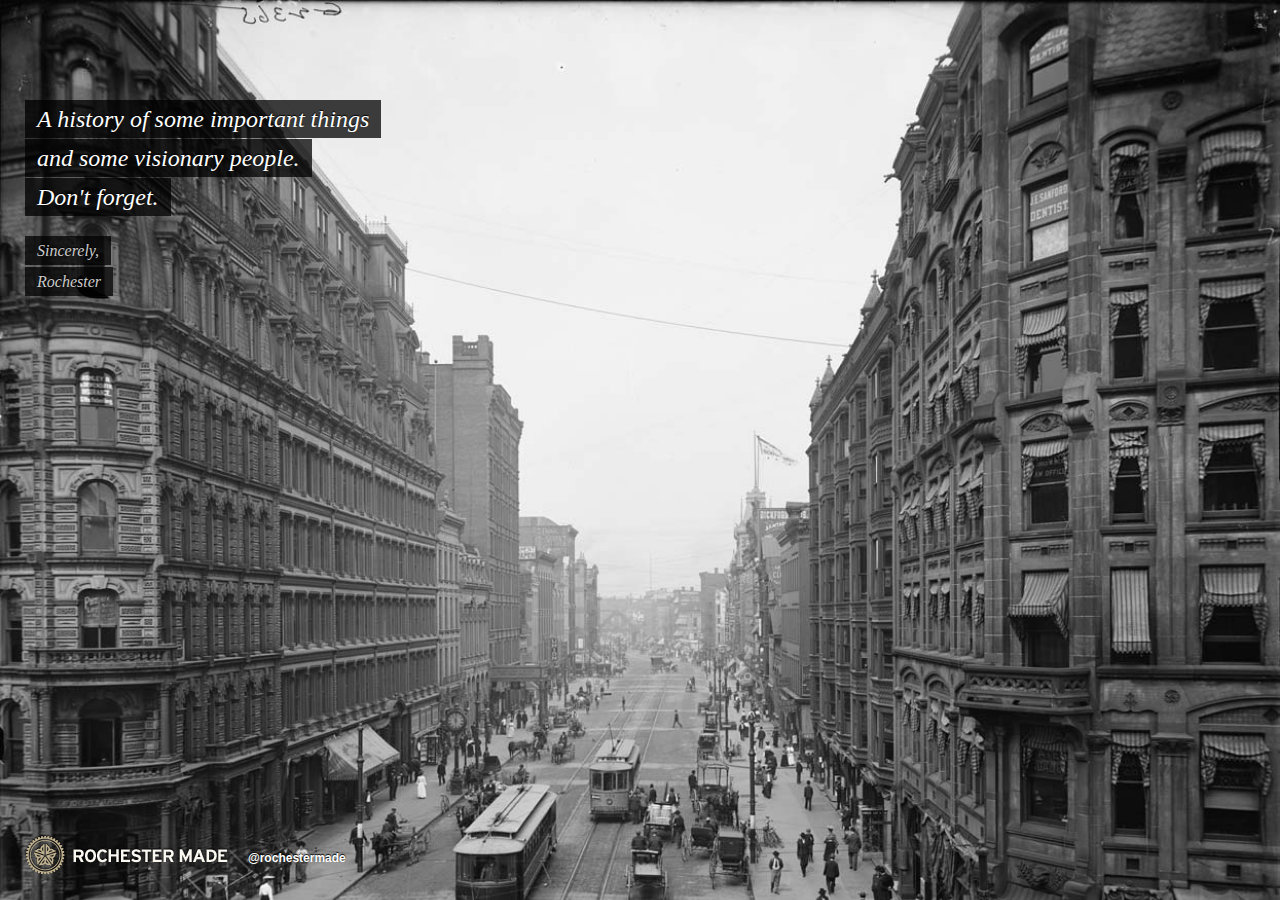
==== public/index.html @ 82acdf6f "New roc" ====
<!DOCTYPE html>
<html lang="en">
<head>

    <meta charset="UTF-8" />
    <title>
        Rochester Made
    </title>

    <link href="media/css/style.css" rel="stylesheet" />
    <script type="text/javascript" src="media/js/jquery.js"></script>
    <script type="text/javascript" src="media/js/script.js"></script>

    <!--[if lt IE 9]>
        <script src="https://html5shiv.googlecode.com/svn/trunk/html5.js"></script>
    <![endif]-->

</head>
<body>
    <div id="rochester" class="container">
        <div id="text">
            <div class="rochester current">
                <span class="title">A history of some important things</span><br/><span class="title">and some visionary people.</span><br/><span class="title">Don't forget.</span><br/><br/>
                <span class="subtitle">Sincerely,</span><br/><span class="subtitle">Rochester</span>
            </div>
            <div class="homemovies">
                <span class="title">Ever made a home movie?</span><br/><span class="title">You're welcome.</span><br/><br/>
                <span class="subtitle">Sincerely,</span><br/><span class="subtitle">Rochester</span>
            </div>
            <div class="photography">
                <span class="title">Ever taken a photograph?</span><br/><span class="title">You're welcome.</span><br/><br/>
                <span class="subtitle">Sincerely,</span><br/><span class="subtitle">Rochester</span>
            </div>  
            <div class="copiers">
                <span class="title">Ever made a photocopy?</span><br/><span class="title">You're welcome.</span><br/><br/>
                <span class="subtitle">Sincerely,</span><br/><span class="subtitle">Rochester</span>
            </div>
            <div class="pc">
                <span class="title">Ever used a personal computer?</span><br/><span class="title">You're welcome.</span><br/><br/>
                <span class="subtitle">Sincerely,</span><br/><span class="subtitle">Rochester</span>
            </div>
            <div class="mouse">
                <span class="title">Ever clicked a mouse or <br/> moved a file into a folder?</span><br/><span class="title">You're welcome.</span><br/><br/>
                <span class="subtitle">Sincerely,</span><br/><span class="subtitle">Rochester</span>
            </div>
            <div class="rayban">
                <span class="title">Like your aviators?</span><br/><span class="title">You're welcome.</span><br/><br/>
                <span class="subtitle">Sincerely,</span><br/><span class="subtitle">Rochester</span>
            </div>
            <div class="contacts">
                <span class="title">Ever worn a contact lens?</span><br/><span class="title">You're welcome.</span><br/><br/>
                <span class="subtitle">Sincerely,</span><br/><span class="subtitle">Rochester</span>
            </div>
            <div class="jolt">
                <span class="title">Ever had to pull an all-nighter?</span><br/><span class="title">You're welcome.</span><br/><br/>
                <span class="subtitle">Sincerely,</span><br/><span class="subtitle">Rochester</span>
            </div>
            <div class="jello">
                <span class="title">Ever had a jiggler?</span><br/><span class="title">You're welcome.</span><br/><br/>
                <span class="subtitle">Sincerely,</span><br/><span class="subtitle">Rochester</span>
            </div>
            <div class="votingmachine">
                <span class="title">Ever pulled that lever?</span><br/><span class="title">You're welcome.</span><br/><br/>
                <span class="subtitle">Sincerely,</span><br/><span class="subtitle">Rochester</span>
            </div>
            <div class="womensrights">
                <span class="title">You know how women can vote?</span><br/><span class="title">You're welcome.</span><br/><br/>
                <span class="subtitle">Sincerely,</span><br/><span class="subtitle">Rochester</span>
            </div>
        </div>
    </div>

    <div class="footer">
        <span class="logo">
            <img src="media/images/logo-rm.png">
        </span>
        <span class="twitter">
            <a href="http://twitter.com/rochestermade">@rochestermade</a>
        </span>
    </div>

    <div class="preload">
        <img src="media/images/contacts.jpg" alt="" />
        <img src="media/images/copiers.jpg" alt="" />
        <img src="media/images/homemovies.jpg" alt="" />
        <img src="media/images/jolt.jpg" alt="" />
        <img src="media/images/jello.jpg" alt="" />
        <img src="media/images/mouse.jpg" alt="" />
        <img src="media/images/pc.jpg" alt="" />
        <img src="media/images/photography.jpg" alt="" />
        <img src="media/images/rayban.jpg" alt="" />
        <img src="media/images/rochester.jpg" alt="" />
        <img src="media/images/votingmachine.jpg" alt="" />
        <img src="media/images/womensrights.jpg" alt="" />
    </div>

    <script type="text/javascript">
        var _gaq = _gaq || [];
        _gaq.push(['_setAccount', 'UA-514462-69']);
        _gaq.push(['_trackPageview']);
        (function() {
            var ga = document.createElement('script'); ga.type = 'text/javascript'; ga.async = true;
            ga.src = ('https:' == document.location.protocol ? 'https://ssl' : 'http://www') + '.google-analytics.com/ga.js';
            var s = document.getElementsByTagName('script')[0]; s.parentNode.insertBefore(ga, s);
        })();
    </script>

</body>
</html>
---- public/media/css/style.css ----
div#text{left:25px;position:absolute;top:100px;}div#text div{display:none;}
div#text span.title{background-color:rgba(0, 0, 0, 0.75);color:#FFF;font:italic 24px/39px Georgia,serif;padding:6px 12px;text-shadow:0px -1px 1px #000000;}
div#text span.subtitle{background-color:rgba(0, 0, 0, 0.75);color:#CCC;font:italic 16px/31px Georgia,serif;padding:6px 12px;text-shadow:0px -1px 1px #000000;}
body{background:#000;height:100%;margin:0;position:fixed;width:100%;}body div.container{background:#000000 50% 0 no-repeat;background-size:cover;-moz-background-size:cover;height:100%;position:fixed;width:100%;}body div.container#contacts{background-image:url('../images/contacts.jpg');}body div.container#contacts div.contacts{display:block;}
body div.container#copiers{background-image:url('../images/copiers.jpg');}body div.container#copiers div.copiers{display:block;}
body div.container#homemovies{background-image:url('../images/homemovies.jpg');}body div.container#homemovies div.homemovies{display:block;}
body div.container#jolt{background-image:url('../images/jolt.jpg');}body div.container#jolt div.jolt{display:block;}
body div.container#jello{background-image:url('../images/jello.jpg');}body div.container#jello div.jello{display:block;}
body div.container#mouse{background-image:url('../images/mouse.jpg');}body div.container#mouse div.mouse{display:block;}
body div.container#pc{background-image:url('../images/pc.jpg');}body div.container#pc div.pc{display:block;}
body div.container#photography{background-image:url('../images/photography.jpg');}body div.container#photography div.photography{display:block;}
body div.container#rayban{background-image:url('../images/rayban.jpg');}body div.container#rayban div.rayban{display:block;}
body div.container#rochester{background-image:url('../images/rochester.jpg');}body div.container#rochester div.rochester{display:block;}
body div.container#votingmachine{background-image:url('../images/votingmachine.jpg');}body div.container#votingmachine div.votingmachine{display:block;}
body div.container#womensrights{background-image:url('../images/womensrights.jpg');}body div.container#womensrights div.womensrights{display:block;}
body div.preload{display:none;}
.footer{position:absolute;bottom:25px;left:25px;}.footer .logo{margin-right:15px;}.footer .logo img{vertical-align:middle;}
.footer .twitter{font:bold 12px Helvetica, serif;text-shadow:0px -1px 1px #000000;position:relative;top:4px;}.footer .twitter a{color:#FFF;text-decoration:none;}.footer .twitter a:hover{color:#C0B18E;text-decoration:none;}
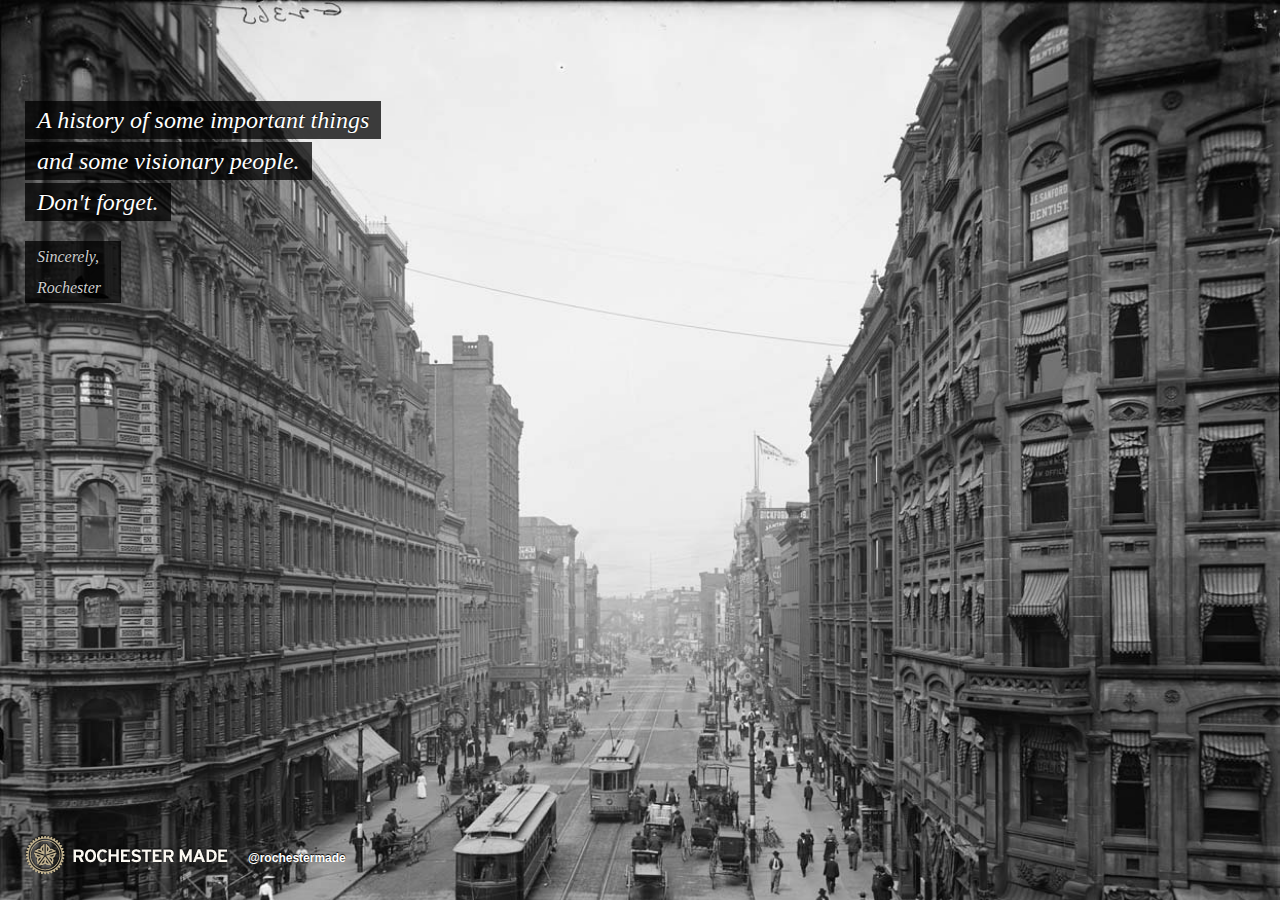
==== commit a24a62e3: "Finish dialog" ====
--- a/public/index.html
+++ b/public/index.html
@@ -11,6 +11,15 @@
     <script type="text/javascript" src="media/js/jquery.js"></script>
     <script type="text/javascript" src="media/js/script.js"></script>
 
+    <!--[if IE]>
+        <style type="text/css">
+            .group {
+                display: block;
+                zoom: 1;
+            }
+        </style>
+    <![endif]-->
+
     <!--[if lt IE 9]>
         <script src="https://html5shiv.googlecode.com/svn/trunk/html5.js"></script>
     <![endif]-->
@@ -21,6 +30,10 @@
         <div id="text">
             <div class="rochester current">
                 <span class="title">A history of some important things</span><br/><span class="title">and some visionary people.</span><br/><span class="title">Don't forget.</span><br/><br/>
+                <span class="subtitle">Sincerely,</span><br/><span class="subtitle">Rochester</span>
+            </div>
+            <div class="northstar">
+                <span class="title">The truth needed to be told.</span><br /><span class="title">You're welcome.</span><br/><br/>
                 <span class="subtitle">Sincerely,</span><br/><span class="subtitle">Rochester</span>
             </div>
             <div class="homemovies">
@@ -40,7 +53,7 @@
                 <span class="subtitle">Sincerely,</span><br/><span class="subtitle">Rochester</span>
             </div>
             <div class="mouse">
-                <span class="title">Ever clicked a mouse or <br/> moved a file into a folder?</span><br/><span class="title">You're welcome.</span><br/><br/>
+                <span class="title">Ever clicked a mouse or</span><br/><span class="title">moved a file into a folder?</span><br/><span class="title">You're welcome.</span><br/><br/>
                 <span class="subtitle">Sincerely,</span><br/><span class="subtitle">Rochester</span>
             </div>
             <div class="rayban">
@@ -72,7 +85,28 @@
 
     <div class="footer">
         <span class="logo">
-            <img src="media/images/logo-rm.png">
+            <a id="logo" href="#">
+                <img src="media/images/logo-rm.png">
+            </a>
+            <div class="awesome">
+                <span class="arrow"></span>
+                <header>
+                    <h1>Are you Rochester Made?</h1>
+                    <h2>Display the badge on your site:</h2>
+                    <a href="#" class="close"></a>
+                </header>
+                <section class="embed">
+                    <div class="choose group">
+                        <a href="#" class="dark-on-light">Dark on Light</a>
+                        <a href="#" class="light-on-dark">Light on Dark</a>
+                    </div>
+                    <textarea class="dark-on-light"><a href="http://rochestermade.com" title="Rochester Made"><img src="http://rochestermade.com/media/images/rochester-made-dark-on-light.png" alt="Rochester Made" title="Rochester Made" /></a></textarea>
+                    <textarea class="light-on-dark"><a href="http://rochestermade.com" title="Rochester Made"><img src="http://rochestermade.com/media/images/rochester-made-light-on-dark.png" alt="Rochester Made" title="Rochester Made" /></a></textarea>
+                </section>
+                <footer>
+                    Or download as: <a href="media/images/rochester-made-logo.png">.PNG</a> <a href="media/images/rochester-made-logo.eps">.EPS</a>
+                </footer>
+            </div>
         </span>
         <span class="twitter">
             <a href="http://twitter.com/rochestermade">@rochestermade</a>
@@ -105,5 +139,19 @@
         })();
     </script>
 
+    <script type="text/javascript">
+        var _gauges = _gauges || [];
+        (function() {
+            var t   = document.createElement('script');
+            t.type  = 'text/javascript';
+            t.async = true;
+            t.id    = 'gauges-tracker';
+            t.setAttribute('data-site-id', '4eeb69df613f5d41e4000002');
+            t.src = '//secure.gaug.es/track.js';
+            var s = document.getElementsByTagName('script')[0];
+            s.parentNode.insertBefore(t, s);
+        })();
+    </script>
+
 </body>
 </html>
--- a/public/media/css/style.css
+++ b/public/media/css/style.css
@@ -1,7 +1,9 @@
+.group:after{content:".";display:block;height:0;clear:both;visibility:hidden;}
 div#text{left:25px;position:absolute;top:100px;}div#text div{display:none;}
-div#text span.title{background-color:rgba(0, 0, 0, 0.75);color:#FFF;font:italic 24px/39px Georgia,serif;padding:6px 12px;text-shadow:0px -1px 1px #000000;}
-div#text span.subtitle{background-color:rgba(0, 0, 0, 0.75);color:#CCC;font:italic 16px/31px Georgia,serif;padding:6px 12px;text-shadow:0px -1px 1px #000000;}
-body{background:#000;height:100%;margin:0;position:fixed;width:100%;}body div.container{background:#000000 50% 0 no-repeat;background-size:cover;-moz-background-size:cover;height:100%;position:fixed;width:100%;}body div.container#contacts{background-image:url('../images/contacts.jpg');}body div.container#contacts div.contacts{display:block;}
+div#text span.title{background-color:rgba(0, 0, 0, 0.75);color:#FFF;font:italic 24px/41px Georgia,serif;padding:6px 12px;text-shadow:0px -1px 1px #000000;}
+div#text span.subtitle{background-color:rgba(0, 0, 0, 0.75);color:#CCC;display:inline-block;font:italic 16px/31px Georgia,serif;margin:0;padding:0px 12px;text-shadow:0px -1px 1px #000000;width:72px;}
+body{background:#000;height:100%;margin:0;position:fixed;width:100%;}body div.container{background:#000000 50% 0 no-repeat;background-size:cover;height:100%;position:fixed;width:100%;-moz-background-size:cover;}body div.container#contacts{background-image:url('../images/contacts.jpg');}body div.container#contacts div.contacts{display:block;}
+body div.container#northstar{background-image:url('../images/northstar.jpg');}body div.container#northstar div.northstar{display:block;}
 body div.container#copiers{background-image:url('../images/copiers.jpg');}body div.container#copiers div.copiers{display:block;}
 body div.container#homemovies{background-image:url('../images/homemovies.jpg');}body div.container#homemovies div.homemovies{display:block;}
 body div.container#jolt{background-image:url('../images/jolt.jpg');}body div.container#jolt div.jolt{display:block;}
@@ -14,5 +16,15 @@
 body div.container#votingmachine{background-image:url('../images/votingmachine.jpg');}body div.container#votingmachine div.votingmachine{display:block;}
 body div.container#womensrights{background-image:url('../images/womensrights.jpg');}body div.container#womensrights div.womensrights{display:block;}
 body div.preload{display:none;}
-.footer{position:absolute;bottom:25px;left:25px;}.footer .logo{margin-right:15px;}.footer .logo img{vertical-align:middle;}
+.footer{position:absolute;bottom:25px;left:25px;}.footer span.logo{display:inline-block;margin-right:15px;position:relative;}.footer span.logo img{vertical-align:middle;}
+.footer span.logo a#logo{display:inline-block;}
+.footer span.logo div.awesome{background:rgba(245, 245, 245, 0.95);border:1px solid #E3E3E3;border-bottom:0;display:none;height:215px;left:-18px;position:absolute;top:-230px;width:276px;-webkit-border-radius:5px;-moz-border-radius:5px;border-radius:5px;}.footer span.logo div.awesome span.arrow{border-top:12px solid rgba(245, 245, 245, 0.95);border-left:12px solid transparent;border-right:12px solid transparent;display:block;left:126px;height:0;position:absolute;top:215px;width:0;}
+.footer span.logo div.awesome header{text-align:center;position:relative;}.footer span.logo div.awesome header h1{color:#666666;font:bold 14px Helvetica;margin:10px 0 3px 0;text-shadow:0 1px 1px #FFFFFF;}
+.footer span.logo div.awesome header h2{color:#999999;font:bold 12px Helvetica;margin:0;text-shadow:0 1px 1px #FFFFFF;}
+.footer span.logo div.awesome header a.close{background:transparent url('../images/close.png') top left no-repeat;display:block;height:12px;position:absolute;right:7px;top:-5px;width:12px;}
+.footer span.logo div.awesome section.embed{padding:10px 10px 9px 10px;}.footer span.logo div.awesome section.embed div.choose a{display:block;float:left;font:bold 11px Helvetica;padding:3px 0;text-align:center;text-decoration:none;width:128px;}.footer span.logo div.awesome section.embed div.choose a.dark-on-light{background:white;color:#686868;-webkit-border-radius:5px 0 0 0;-moz-border-radius:5px 0 0 0;border-radius:5px 0 0 0;}
+.footer span.logo div.awesome section.embed div.choose a.light-on-dark{background:#777777;color:#FFF;-webkit-border-radius:0 5px 0 0;-moz-border-radius:0 5px 0 0;border-radius:0 5px 0 0;}
+.footer span.logo div.awesome section.embed textarea{background:white;border-radius:0 0 5px 5px;border:none;height:80px;font:10px/13px Menlo,Monaco,Consolas,'Courier New',Courier,monospace;margin:0;padding:10px;width:236px;-webkit-border-radius:0 0 5px 5px;-moz-border-radius:0 0 5px 5px;}.footer span.logo div.awesome section.embed textarea.dark-on-light{background:white;color:#686868;}
+.footer span.logo div.awesome section.embed textarea.light-on-dark{background:#777777;color:#FFF;display:none;}
+.footer span.logo div.awesome footer{color:#999999;font:bold 12px Helvetica;text-align:center;text-shadow:0 1px 1px #FFFFFF;}.footer span.logo div.awesome footer a{color:#666666;padding:0 3px;}
 .footer .twitter{font:bold 12px Helvetica, serif;text-shadow:0px -1px 1px #000000;position:relative;top:4px;}.footer .twitter a{color:#FFF;text-decoration:none;}.footer .twitter a:hover{color:#C0B18E;text-decoration:none;}
